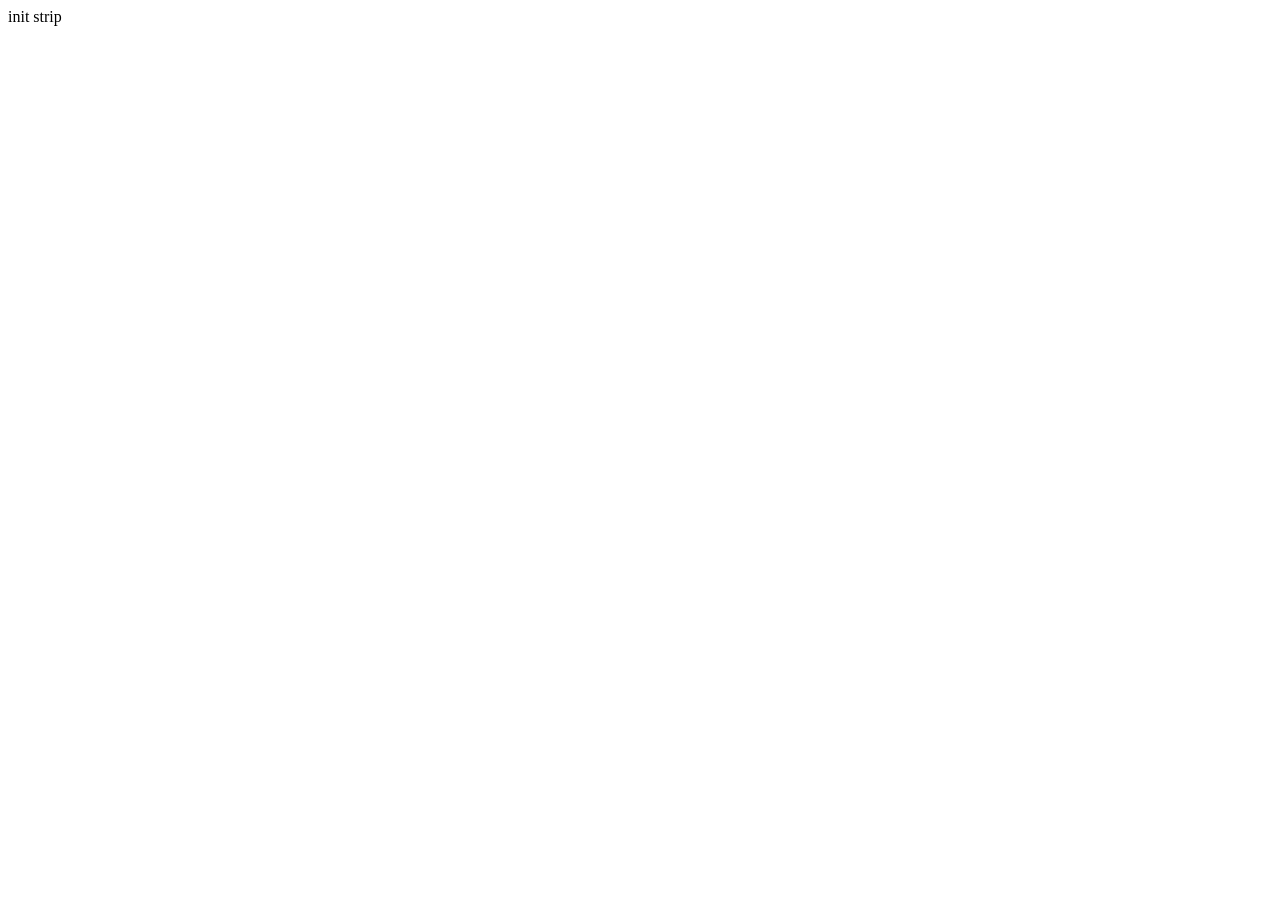
==== thestrip/index.html @ 55967062 "init thestrip-wizops" ====
<!DOCTYPE html>
<html lang="en">
<head>
    <meta charset="UTF-8">
    <meta name="viewport" content="width=device-width, initial-scale=1.0">
    <title>the strip</title>
</head>
<body>
    init strip
</body>
</html>
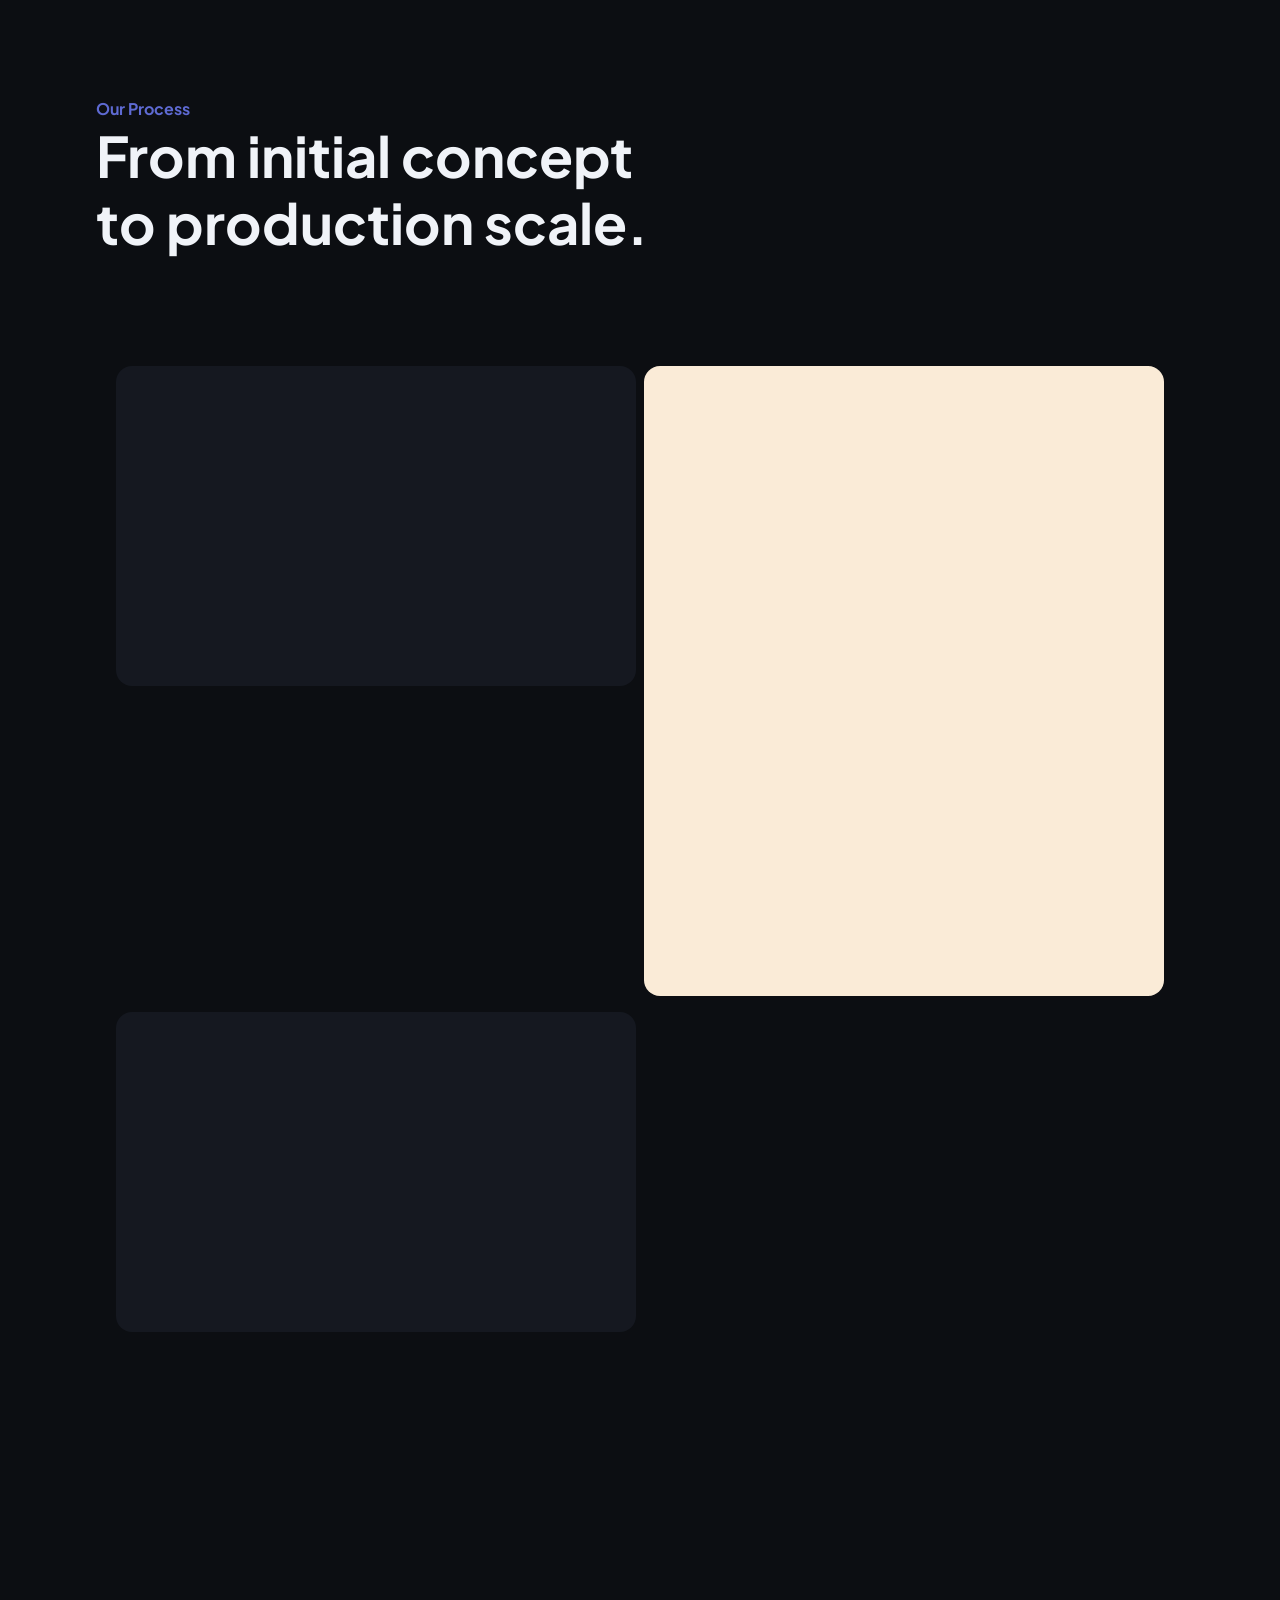
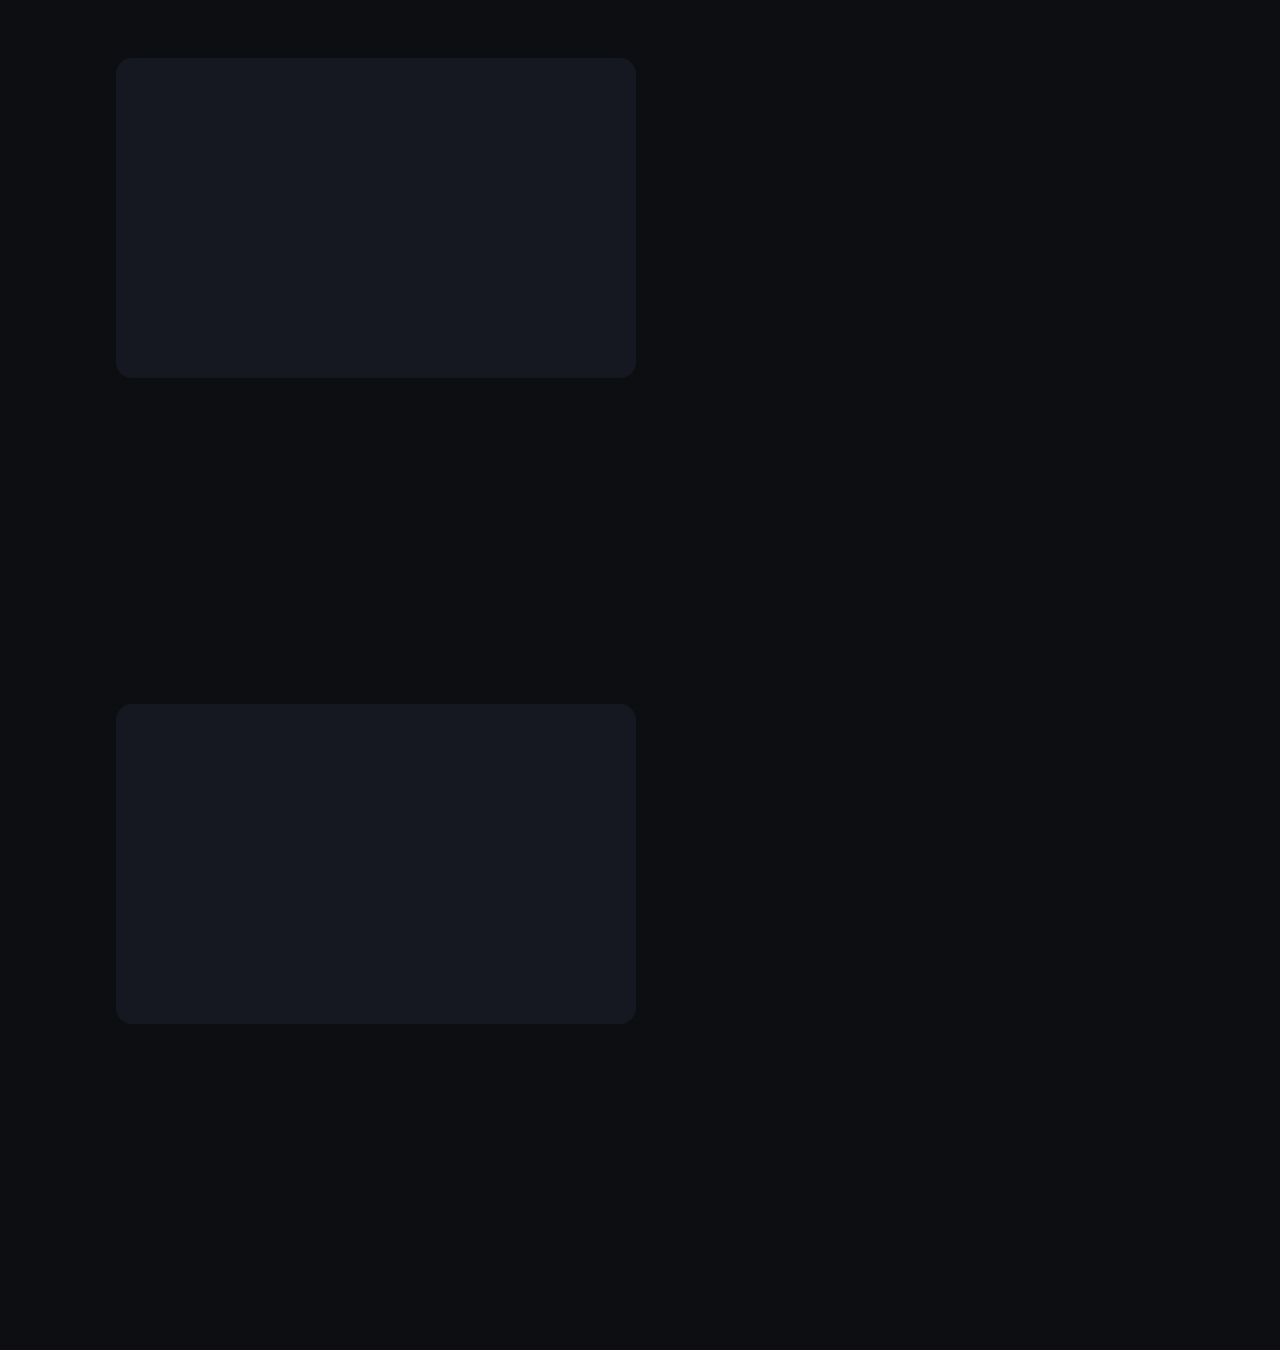
==== commit 9a55b544: "thestrip-wizops strip structure done" ====
--- a/thestrip/index.html
+++ b/thestrip/index.html
@@ -1,11 +1,37 @@
 <!DOCTYPE html>
 <html lang="en">
+
 <head>
     <meta charset="UTF-8">
     <meta name="viewport" content="width=device-width, initial-scale=1.0">
     <title>the strip</title>
+    <link rel="preconnect" href="https://fonts.googleapis.com">
+    <link rel="preconnect" href="https://fonts.gstatic.com" crossorigin>
+    <link href="https://fonts.googleapis.com/css2?family=Plus+Jakarta+Sans:wght@400;500;600;700&display=swap"
+        rel="stylesheet">
+    <link rel="stylesheet" href="style.css">
 </head>
+
 <body>
-    init strip
+    <main>
+        <section class="strip-section" id="strip">
+            <div class="section-header">
+                <h4>Our Process</h4>
+                <h2>From initial concept to production scale.</h2>
+            </div>
+            <div class="section-main">
+                <div class="strips-wrapper">
+                    <div class="card-wrapper"><div class="card"></div></div>
+                    <div class="card-wrapper"><div class="card"></div></div>
+                    <div class="card-wrapper"><div class="card"></div></div>
+                    <div class="card-wrapper"><div class="card"></div></div>
+                </div>
+                <div class="strip-profile">
+                    <div class="card"></div>
+                </div>
+            </div>
+        </section>
+    </main>
 </body>
+
 </html>
--- a/thestrip/style.css
+++ b/thestrip/style.css
@@ -0,0 +1,3 @@
+@import url('./styles/global.css');
+@import url('./styles/utils.css');
+@import url('./styles/strip.css');
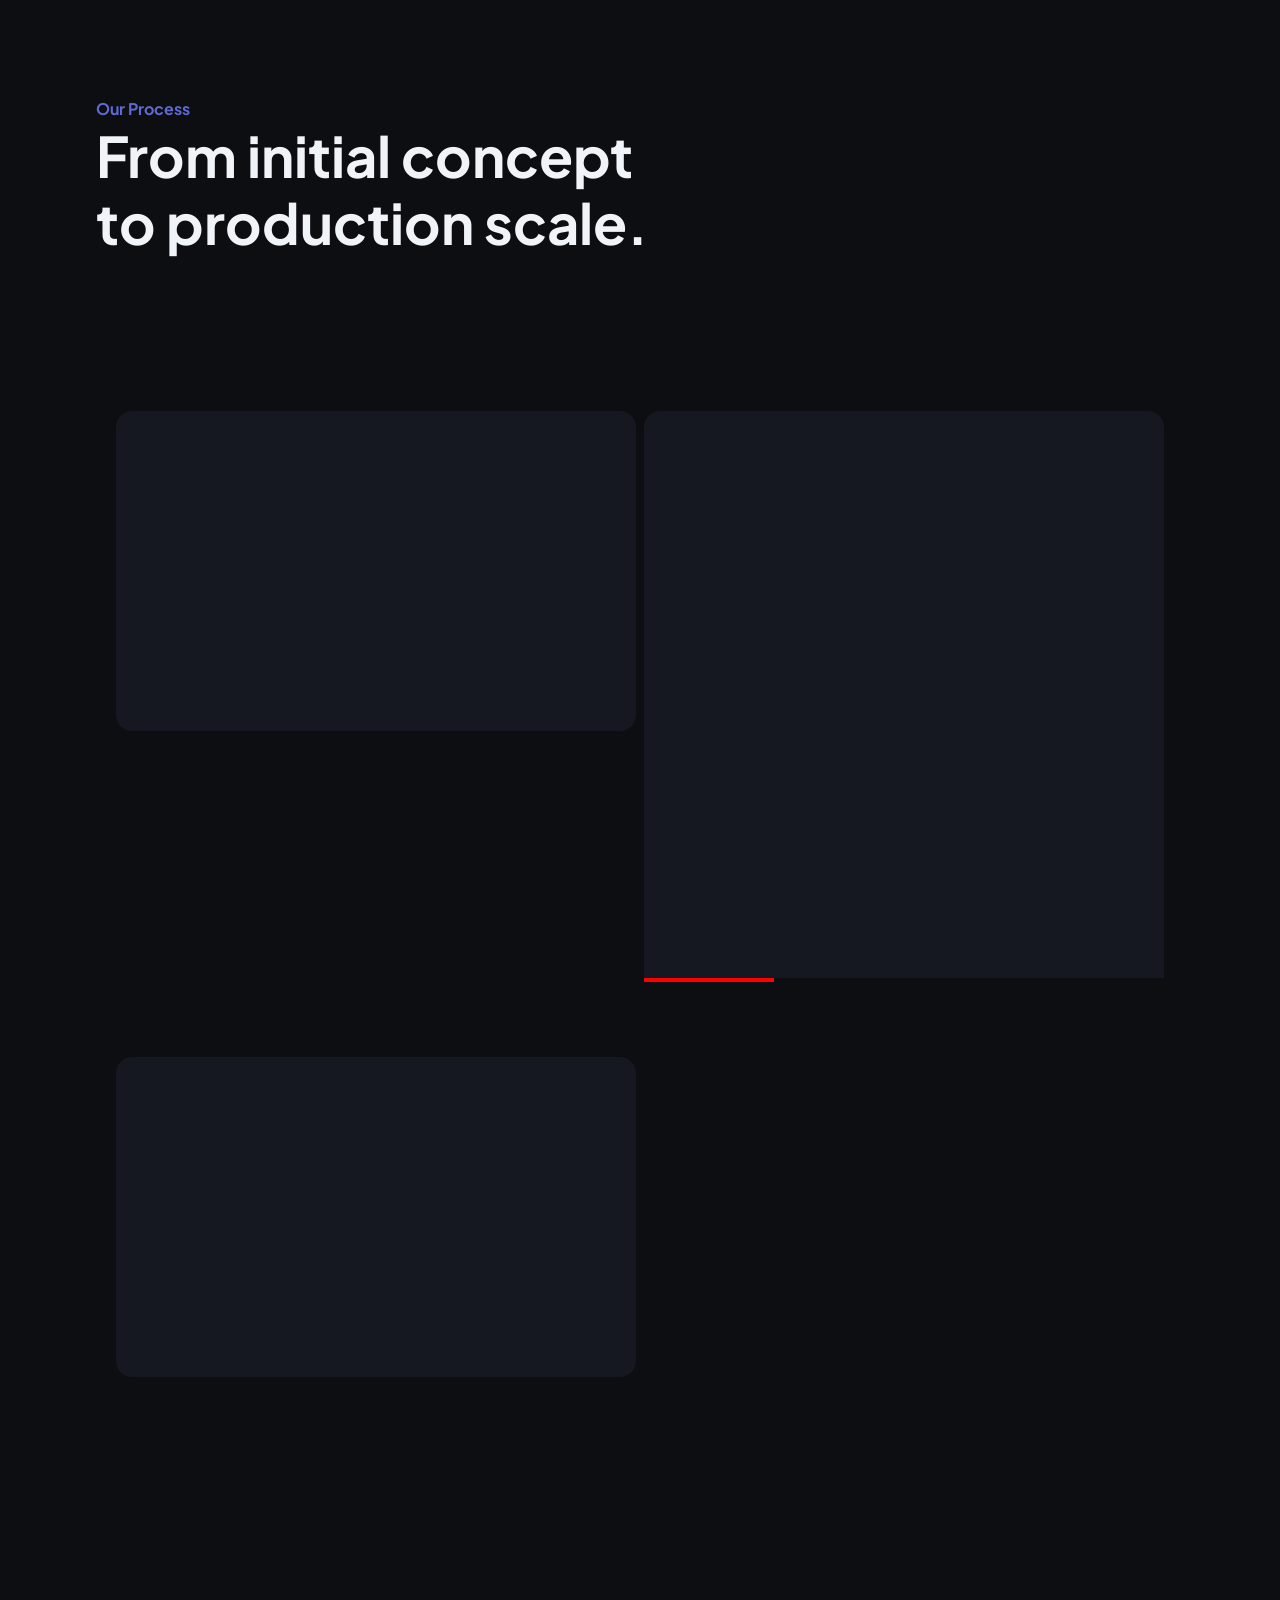
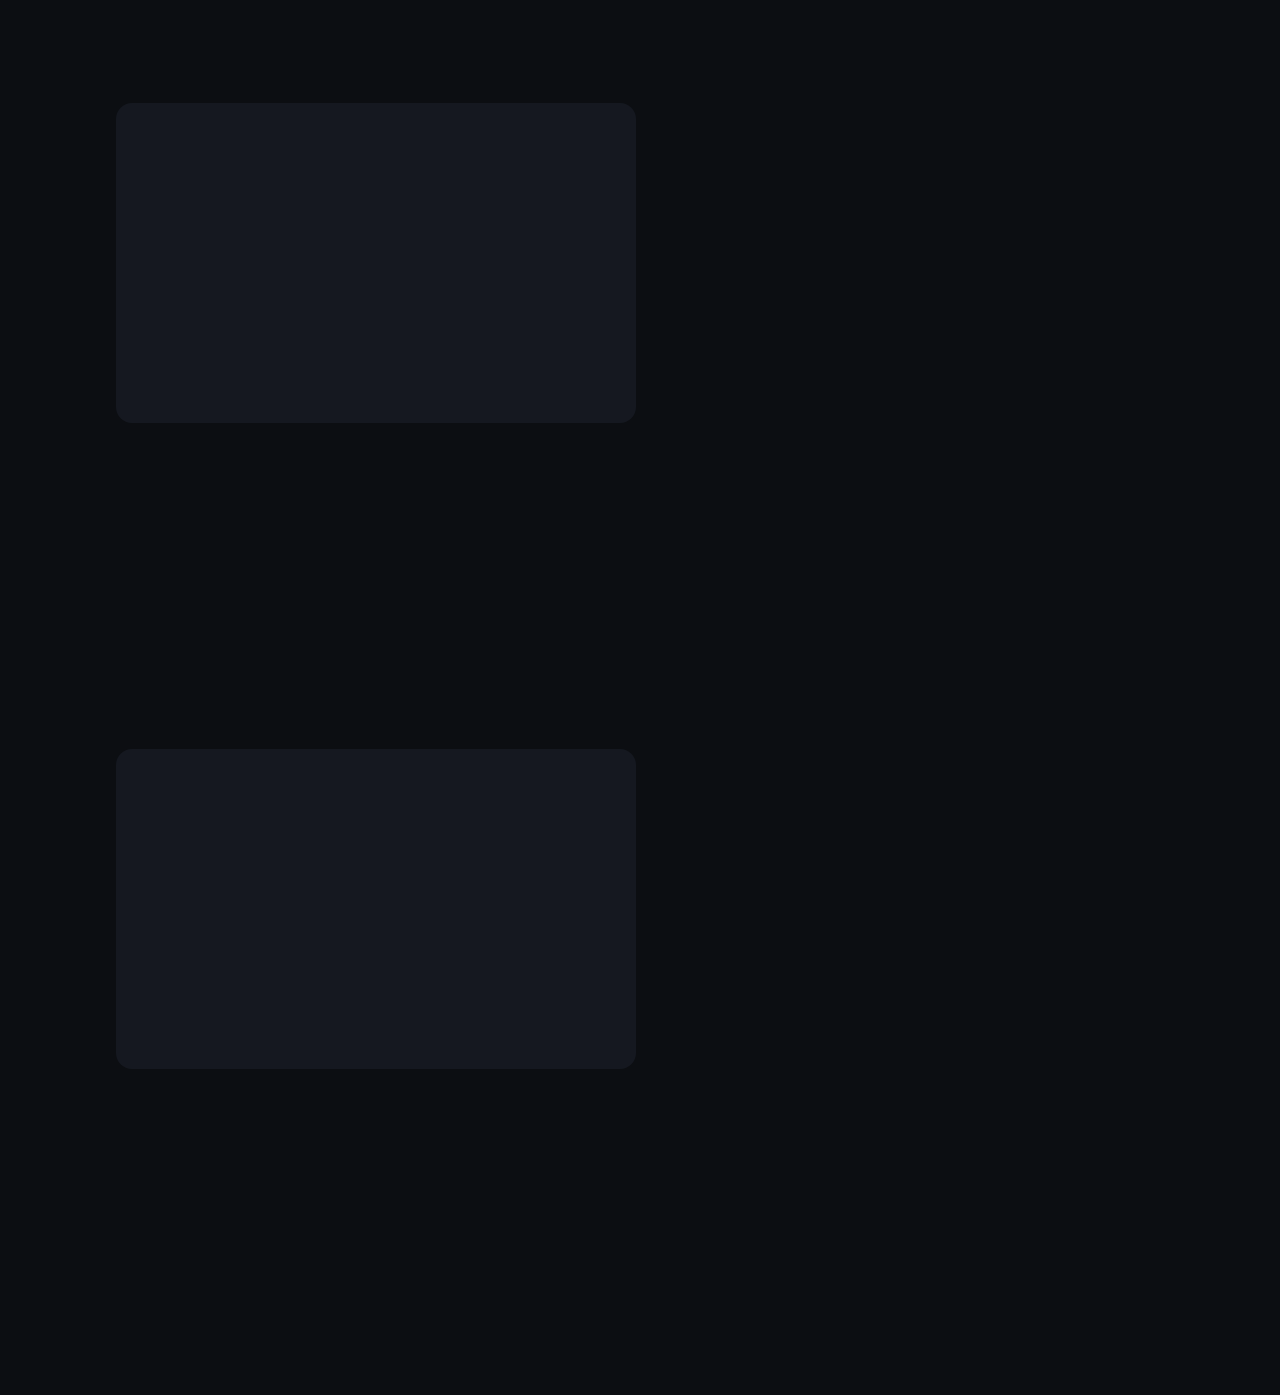
==== commit 83b28064: "thestrip-wizops - update" ====
--- a/thestrip/index.html
+++ b/thestrip/index.html
@@ -21,17 +21,37 @@
             </div>
             <div class="section-main">
                 <div class="strips-wrapper">
-                    <div class="card-wrapper"><div class="card"></div></div>
-                    <div class="card-wrapper"><div class="card"></div></div>
-                    <div class="card-wrapper"><div class="card"></div></div>
-                    <div class="card-wrapper"><div class="card"></div></div>
+                    <div class="card-wrapper">
+                        <div class="card" data-id="1"></div>
+                    </div>
+                    <div class="card-wrapper">
+                        <div class="card" data-id="2"></div>
+                    </div>
+                    <div class="card-wrapper">
+                        <div class="card" data-id="3"></div>
+                    </div>
+                    <div class="card-wrapper">
+                        <div class="card" data-id="4"></div>
+                    </div>
                 </div>
                 <div class="strip-profile">
-                    <div class="card"></div>
+                    <div class="strip-profile-wrapper">
+                        <div class="profile-card">
+                            <img class="profile-image"
+                                src="https://images.unsplash.com/photo-1556075798-4825dfaaf498?w=1200&auto=format&fit=crop&q=80"
+                                alt="">
+                        </div>
+                        <div class="progress-bar">
+                            <div id="progress"></div>
+                        </div>
+                    </div>
                 </div>
             </div>
         </section>
     </main>
+    <script src="https://cdn.jsdelivr.net/npm/gsap@3.15.0/dist/gsap.min.js"></script>
+    <script src="https://cdn.jsdelivr.net/npm/gsap@3.15.0/dist/ScrollTrigger.min.js"></script>
+    <script src="app.js"></script>
 </body>
 
 </html>
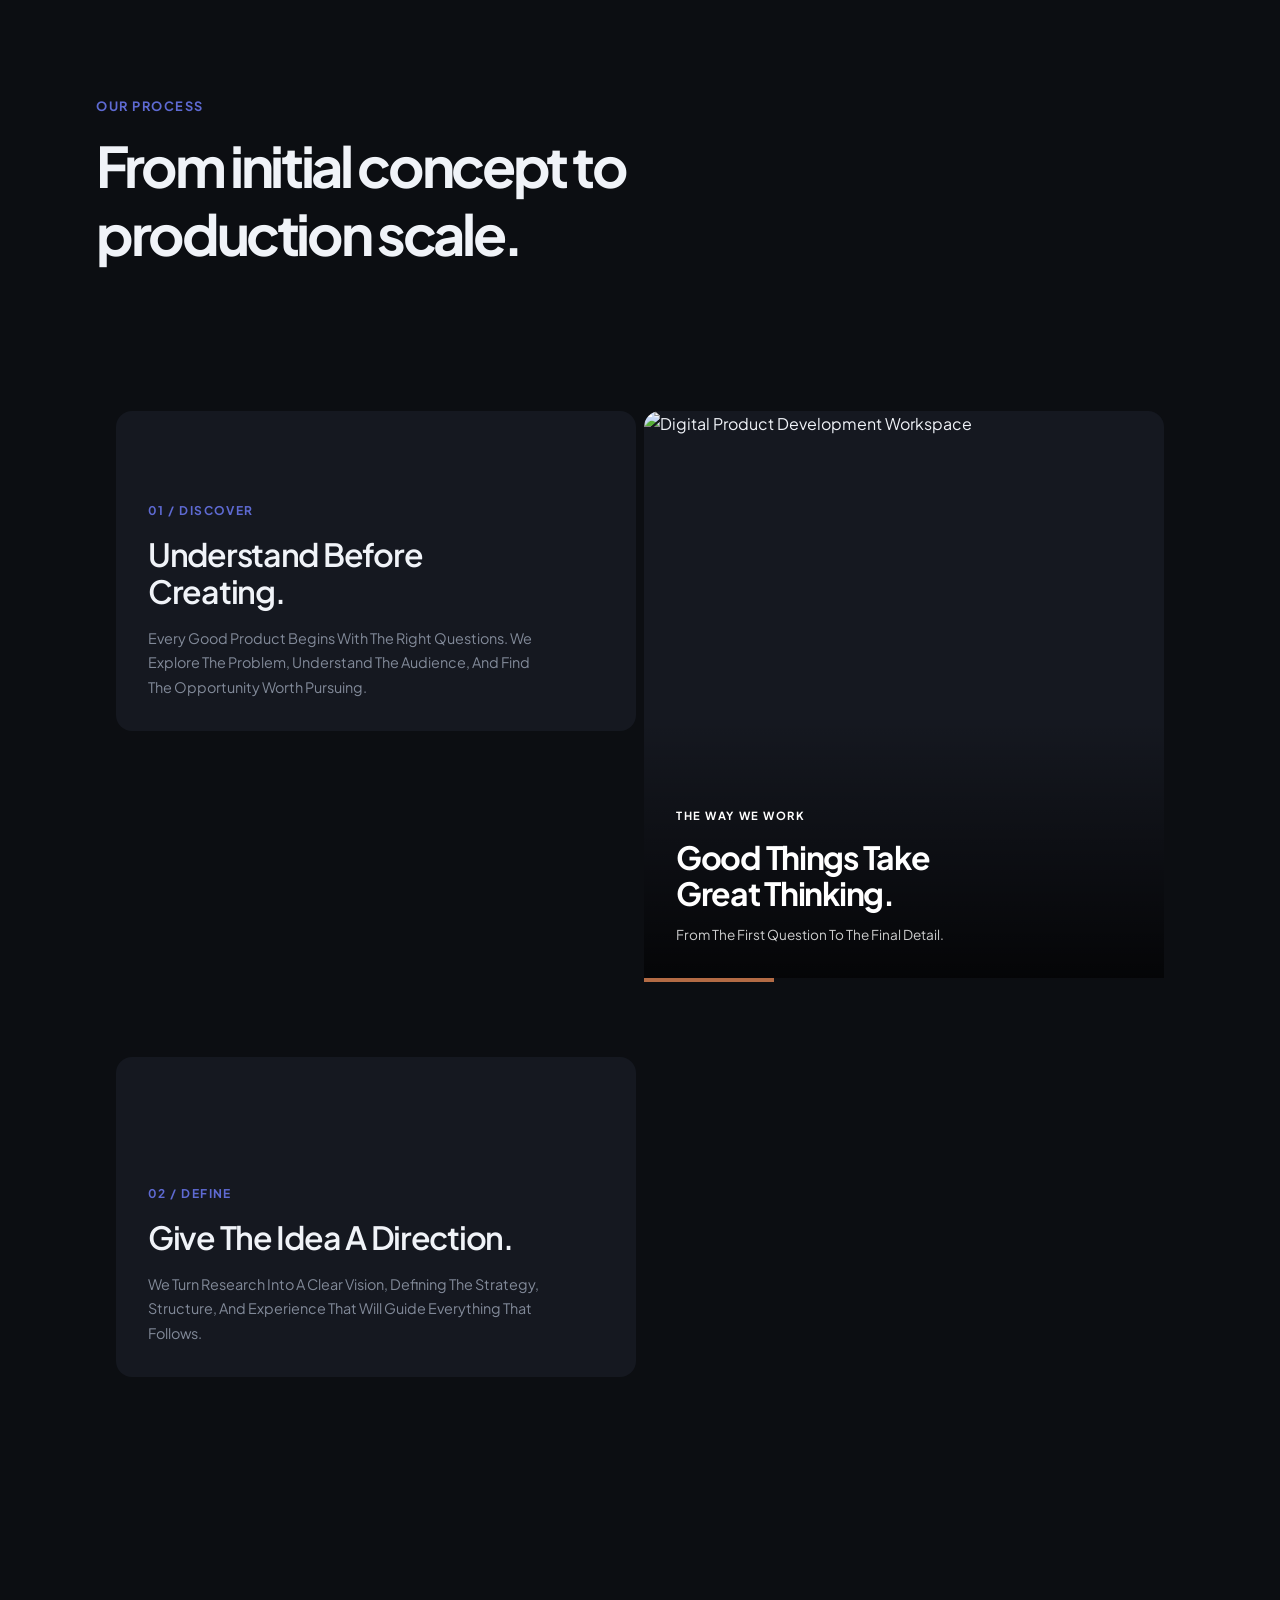
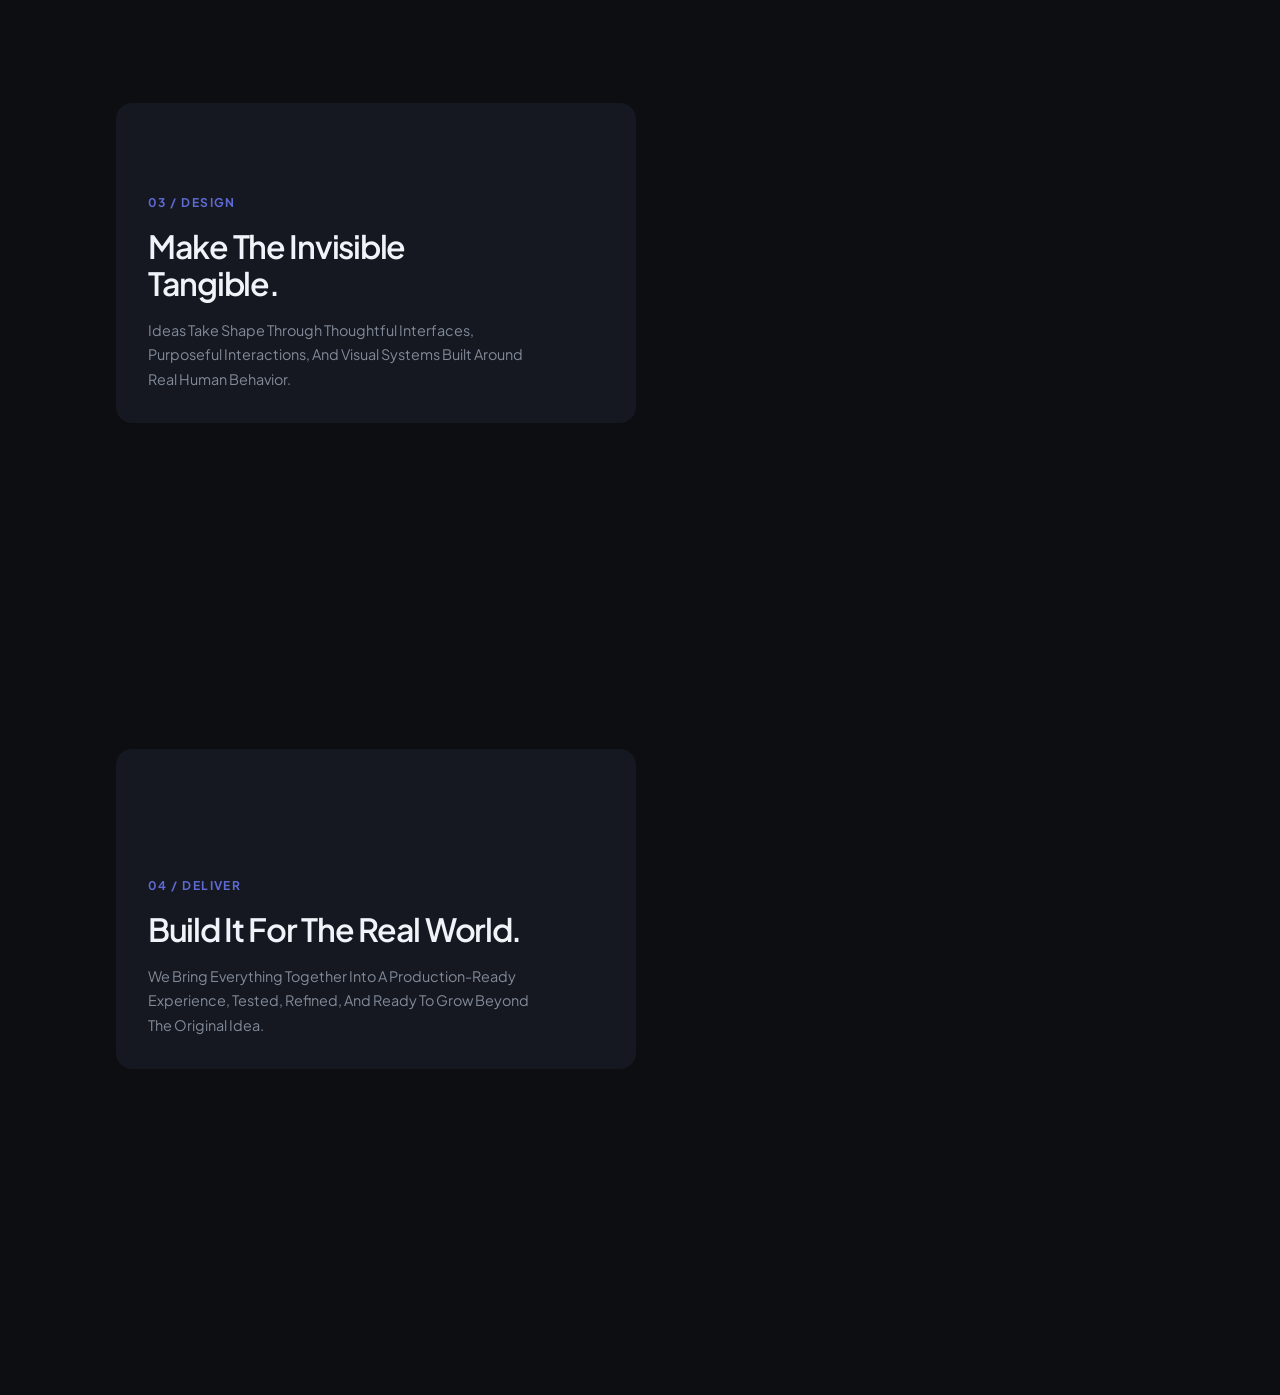
==== commit 9ee127c2: "thestrip-wizops content added" ====
--- a/thestrip/index.html
+++ b/thestrip/index.html
@@ -1,57 +1,115 @@
+
 <!DOCTYPE html>
 <html lang="en">
-
 <head>
     <meta charset="UTF-8">
     <meta name="viewport" content="width=device-width, initial-scale=1.0">
-    <title>the strip</title>
+
+    <title>The Strip — Our Process</title>
+
     <link rel="preconnect" href="https://fonts.googleapis.com">
     <link rel="preconnect" href="https://fonts.gstatic.com" crossorigin>
-    <link href="https://fonts.googleapis.com/css2?family=Plus+Jakarta+Sans:wght@400;500;600;700&display=swap"
-        rel="stylesheet">
+    <link
+        href="https://fonts.googleapis.com/css2?family=Plus+Jakarta+Sans:wght@400;500;600;700&display=swap"
+        rel="stylesheet"
+    >
+
     <link rel="stylesheet" href="style.css">
 </head>
 
 <body>
     <main>
         <section class="strip-section" id="strip">
+
             <div class="section-header">
                 <h4>Our Process</h4>
                 <h2>From initial concept to production scale.</h2>
             </div>
+
             <div class="section-main">
+
                 <div class="strips-wrapper">
+
                     <div class="card-wrapper">
-                        <div class="card" data-id="1"></div>
+                        <div class="card" data-id="1">
+                            <span class="card-number">01 / DISCOVER</span>
+                            <h3>Understand before creating.</h3>
+                            <p>
+                                Every good product begins with the right questions.
+                                We explore the problem, understand the audience,
+                                and find the opportunity worth pursuing.
+                            </p>
+                        </div>
                     </div>
+
                     <div class="card-wrapper">
-                        <div class="card" data-id="2"></div>
+                        <div class="card" data-id="2">
+                            <span class="card-number">02 / DEFINE</span>
+                            <h3>Give the idea a direction.</h3>
+                            <p>
+                                We turn research into a clear vision, defining
+                                the strategy, structure, and experience that
+                                will guide everything that follows.
+                            </p>
+                        </div>
                     </div>
+
                     <div class="card-wrapper">
-                        <div class="card" data-id="3"></div>
+                        <div class="card" data-id="3">
+                            <span class="card-number">03 / DESIGN</span>
+                            <h3>Make the invisible tangible.</h3>
+                            <p>
+                                Ideas take shape through thoughtful interfaces,
+                                purposeful interactions, and visual systems
+                                built around real human behavior.
+                            </p>
+                        </div>
                     </div>
+
                     <div class="card-wrapper">
-                        <div class="card" data-id="4"></div>
+                        <div class="card" data-id="4">
+                            <span class="card-number">04 / DELIVER</span>
+                            <h3>Build it for the real world.</h3>
+                            <p>
+                                We bring everything together into a
+                                production-ready experience, tested, refined,
+                                and ready to grow beyond the original idea.
+                            </p>
+                        </div>
                     </div>
+
                 </div>
+
                 <div class="strip-profile">
                     <div class="strip-profile-wrapper">
+
                         <div class="profile-card">
-                            <img class="profile-image"
+                            <img
+                                class="profile-image"
                                 src="https://images.unsplash.com/photo-1556075798-4825dfaaf498?w=1200&auto=format&fit=crop&q=80"
-                                alt="">
+                                alt="Digital product development workspace"
+                            >
+
+                            <div class="profile-overlay">
+                                <span>THE WAY WE WORK</span>
+                                <h3>Good things take<br>great thinking.</h3>
+                                <p>From the first question to the final detail.</p>
+                            </div>
                         </div>
+
                         <div class="progress-bar">
                             <div id="progress"></div>
                         </div>
+
                     </div>
                 </div>
+
             </div>
         </section>
     </main>
+
     <script src="https://cdn.jsdelivr.net/npm/gsap@3.15.0/dist/gsap.min.js"></script>
     <script src="https://cdn.jsdelivr.net/npm/gsap@3.15.0/dist/ScrollTrigger.min.js"></script>
     <script src="app.js"></script>
 </body>
-
-</html>+</html>
